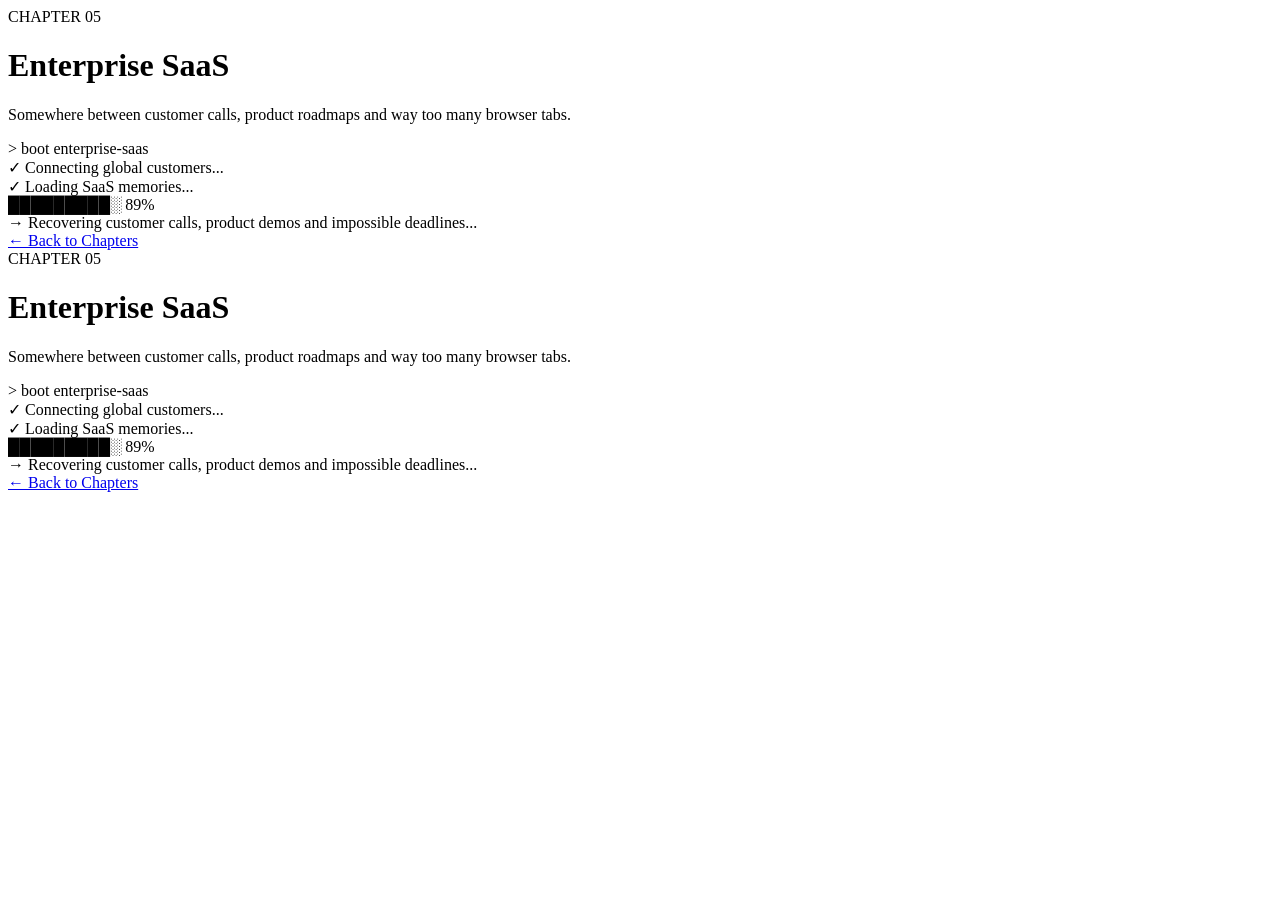
==== chapters/enterprise-saas.html @ f160a13f "Initial portfolio website" ====
<!DOCTYPE html>
<html lang="en">

<head>

    <meta charset="UTF-8">
    <meta name="viewport" content="width=device-width, initial-scale=1.0">

    <title>Enterprise SaaS | Chinmay Raul</title>

    <link rel="preconnect" href="https://fonts.googleapis.com">
    <link rel="preconnect" href="https://fonts.gstatic.com" crossorigin>

    <link href="https://fonts.googleapis.com/css2?family=Inter:wght@300;400;500;600;700;800&family=JetBrains+Mono:wght@400;600&display=swap" rel="stylesheet">

    <link rel="stylesheet" href="../css/chapter.css">

</head>

<body>

<div class="container">

    <div class="small">

        CHAPTER 05

    </div>

    <h1>

        Enterprise SaaS

    </h1>

    <p class="description">

        Somewhere between customer calls,
        product roadmaps and way too many browser tabs.

    </p>

    <div class="terminal">

        <div>

            <span class="yellow">></span>

            boot enterprise-saas

        </div>

        <div>

            <span class="green">✓</span>

            Connecting global customers...

        </div>

        <div>

            <span class="green">✓</span>

            Loading SaaS memories...

        </div>

        <div class="progress">

            █████████░ 89%

        </div>

        <div>

            <span class="blue">→</span>

            Recovering customer calls, product demos and impossible deadlines...

        </div>

    </div>

    <a href="../index.html#chapters" class="back">

        ← Back to Chapters

    </a>

</div>

</body>

</html><!DOCTYPE html>
<html lang="en">

<head>

    <meta charset="UTF-8">
    <meta name="viewport" content="width=device-width, initial-scale=1.0">

    <title>Enterprise SaaS | Chinmay Raul</title>

    <link rel="preconnect" href="https://fonts.googleapis.com">
    <link rel="preconnect" href="https://fonts.gstatic.com" crossorigin>

    <link href="https://fonts.googleapis.com/css2?family=Inter:wght@300;400;500;600;700;800&family=JetBrains+Mono:wght@400;600&display=swap" rel="stylesheet">

    <link rel="stylesheet" href="../css/chapter.css">

</head>

<body>

<div class="container">

    <div class="small">

        CHAPTER 05

    </div>

    <h1>

        Enterprise SaaS

    </h1>

    <p class="description">

        Somewhere between customer calls,
        product roadmaps and way too many browser tabs.

    </p>

    <div class="terminal">

        <div>

            <span class="yellow">></span>

            boot enterprise-saas

        </div>

        <div>

            <span class="green">✓</span>

            Connecting global customers...

        </div>

        <div>

            <span class="green">✓</span>

            Loading SaaS memories...

        </div>

        <div class="progress">

            █████████░ 89%

        </div>

        <div>

            <span class="blue">→</span>

            Recovering customer calls, product demos and impossible deadlines...

        </div>

    </div>

    <a href="../index.html#chapters" class="back">

        ← Back to Chapters

    </a>

</div>

</body>

</html>
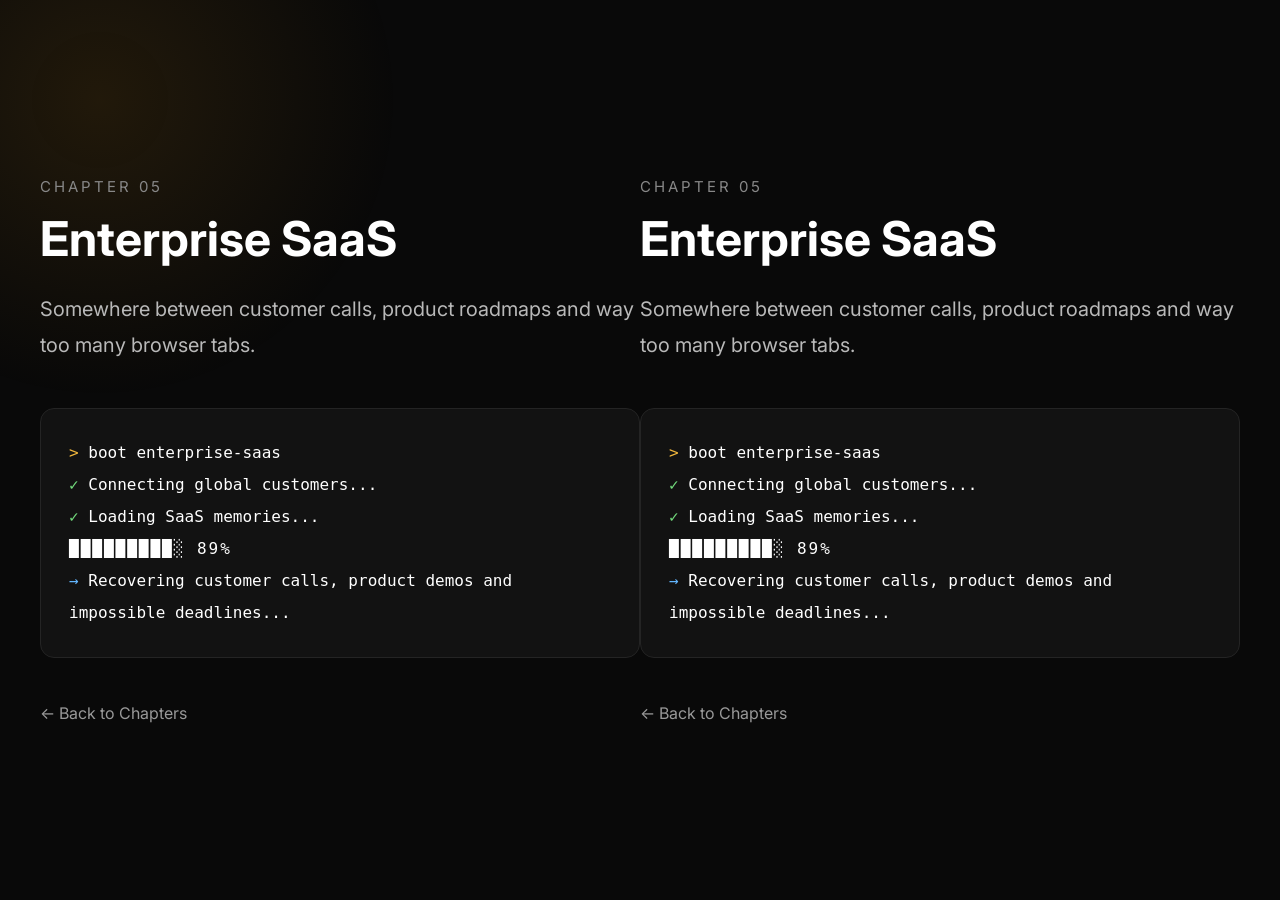
==== commit b3354014: "Fix CSS paths" ====
--- a/chapters/enterprise-saas.html
+++ b/chapters/enterprise-saas.html
@@ -13,7 +13,7 @@
 
     <link href="https://fonts.googleapis.com/css2?family=Inter:wght@300;400;500;600;700;800&family=JetBrains+Mono:wght@400;600&display=swap" rel="stylesheet">
 
-    <link rel="stylesheet" href="../css/chapter.css">
+    <link rel="stylesheet" href="../CSS/chapter.css">
 
 </head>
 
--- a/CSS/chapter.css
+++ b/CSS/chapter.css
@@ -0,0 +1,150 @@
+*{
+    margin:0;
+    padding:0;
+    box-sizing:border-box;
+}
+
+body{
+
+    background:#090909;
+    color:#fff;
+
+    font-family:Inter,sans-serif;
+
+    display:flex;
+    justify-content:center;
+    align-items:center;
+
+    min-height:100vh;
+
+    padding:40px;
+
+    overflow:hidden;
+
+}
+
+body::before{
+
+    content:"";
+
+    position:fixed;
+
+    width:600px;
+    height:600px;
+
+    left:-200px;
+    top:-200px;
+
+    background:radial-gradient(circle,#b67b1525 0%,transparent 70%);
+
+}
+
+.container{
+
+    width:100%;
+    max-width:620px;
+
+    position:relative;
+    z-index:5;
+
+}
+
+.small{
+
+    color:#888;
+
+    font-size:15px;
+
+    letter-spacing:3px;
+
+    text-transform:uppercase;
+
+}
+
+h1{
+
+    margin-top:15px;
+
+    font-size:48px;
+
+    line-height:1.15;
+
+}
+
+.description{
+
+    margin-top:25px;
+
+    color:#b9b9b9;
+
+    font-size:20px;
+
+    line-height:1.8;
+
+}
+
+.terminal{
+
+    margin-top:45px;
+
+    background:#121212;
+
+    border:1px solid #242424;
+
+    border-radius:14px;
+
+    padding:28px;
+
+    font-family:"JetBrains Mono", monospace;
+
+    font-size:16px;
+
+    line-height:2;
+
+}
+
+.yellow{
+
+    color:#f0b63c;
+
+}
+
+.green{
+
+    color:#72db7d;
+
+}
+
+.blue{
+
+    color:#63b6ff;
+
+}
+
+.progress{
+
+    color:white;
+
+    letter-spacing:2px;
+
+}
+
+.back{
+
+    display:inline-block;
+
+    margin-top:45px;
+
+    color:#999;
+
+    text-decoration:none;
+
+    transition:.3s;
+
+}
+
+.back:hover{
+
+    color:white;
+
+}
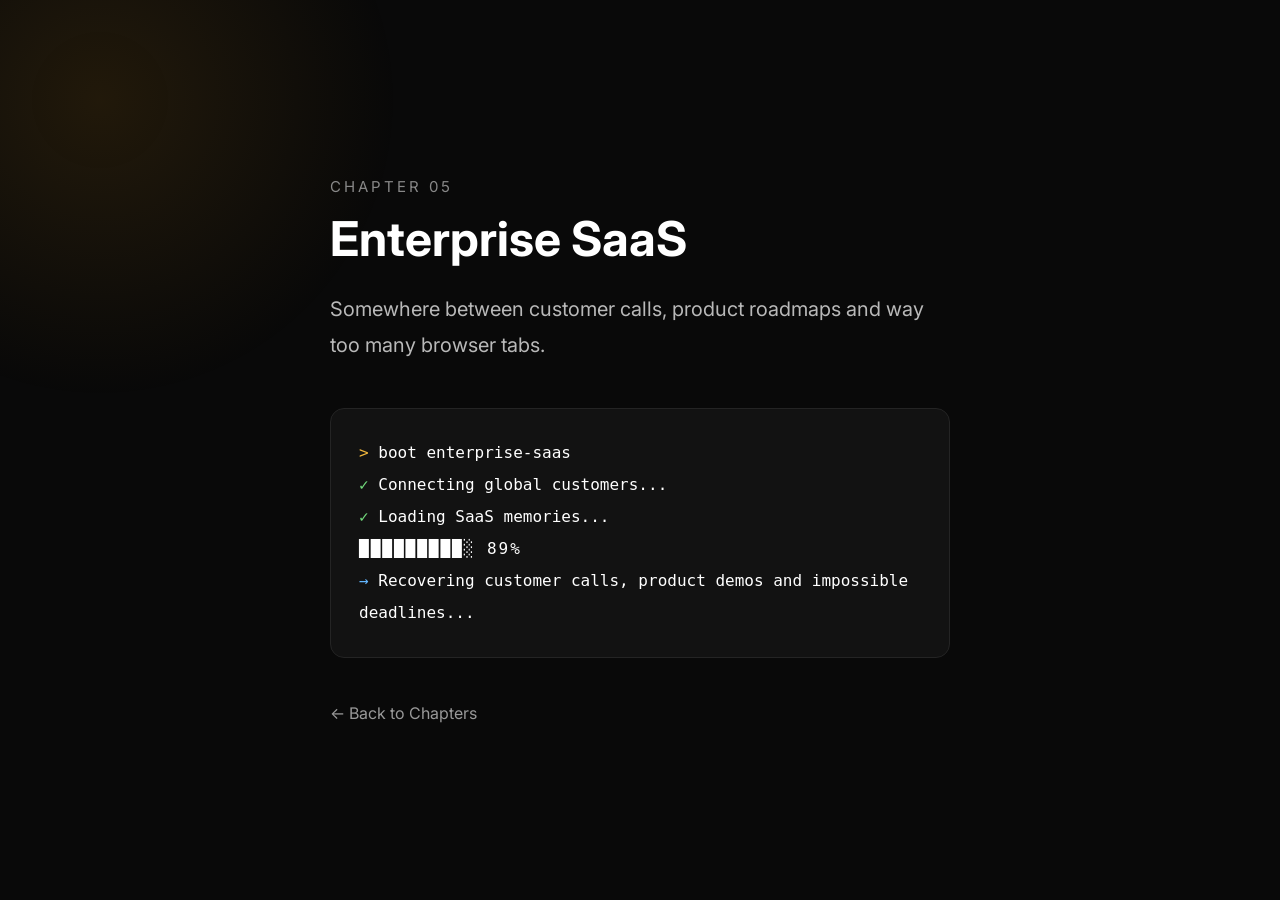
==== commit 5a01f2a1: "Remove duplicate Enterprise SaaS page" ====
--- a/chapters/enterprise-saas.html
+++ b/chapters/enterprise-saas.html
@@ -92,98 +92,4 @@
 
 </body>
 
-</html><!DOCTYPE html>
-<html lang="en">
-
-<head>
-
-    <meta charset="UTF-8">
-    <meta name="viewport" content="width=device-width, initial-scale=1.0">
-
-    <title>Enterprise SaaS | Chinmay Raul</title>
-
-    <link rel="preconnect" href="https://fonts.googleapis.com">
-    <link rel="preconnect" href="https://fonts.gstatic.com" crossorigin>
-
-    <link href="https://fonts.googleapis.com/css2?family=Inter:wght@300;400;500;600;700;800&family=JetBrains+Mono:wght@400;600&display=swap" rel="stylesheet">
-
-    <link rel="stylesheet" href="../css/chapter.css">
-
-</head>
-
-<body>
-
-<div class="container">
-
-    <div class="small">
-
-        CHAPTER 05
-
-    </div>
-
-    <h1>
-
-        Enterprise SaaS
-
-    </h1>
-
-    <p class="description">
-
-        Somewhere between customer calls,
-        product roadmaps and way too many browser tabs.
-
-    </p>
-
-    <div class="terminal">
-
-        <div>
-
-            <span class="yellow">></span>
-
-            boot enterprise-saas
-
-        </div>
-
-        <div>
-
-            <span class="green">✓</span>
-
-            Connecting global customers...
-
-        </div>
-
-        <div>
-
-            <span class="green">✓</span>
-
-            Loading SaaS memories...
-
-        </div>
-
-        <div class="progress">
-
-            █████████░ 89%
-
-        </div>
-
-        <div>
-
-            <span class="blue">→</span>
-
-            Recovering customer calls, product demos and impossible deadlines...
-
-        </div>
-
-    </div>
-
-    <a href="../index.html#chapters" class="back">
-
-        ← Back to Chapters
-
-    </a>
-
-</div>
-
-</body>
-
 </html>
